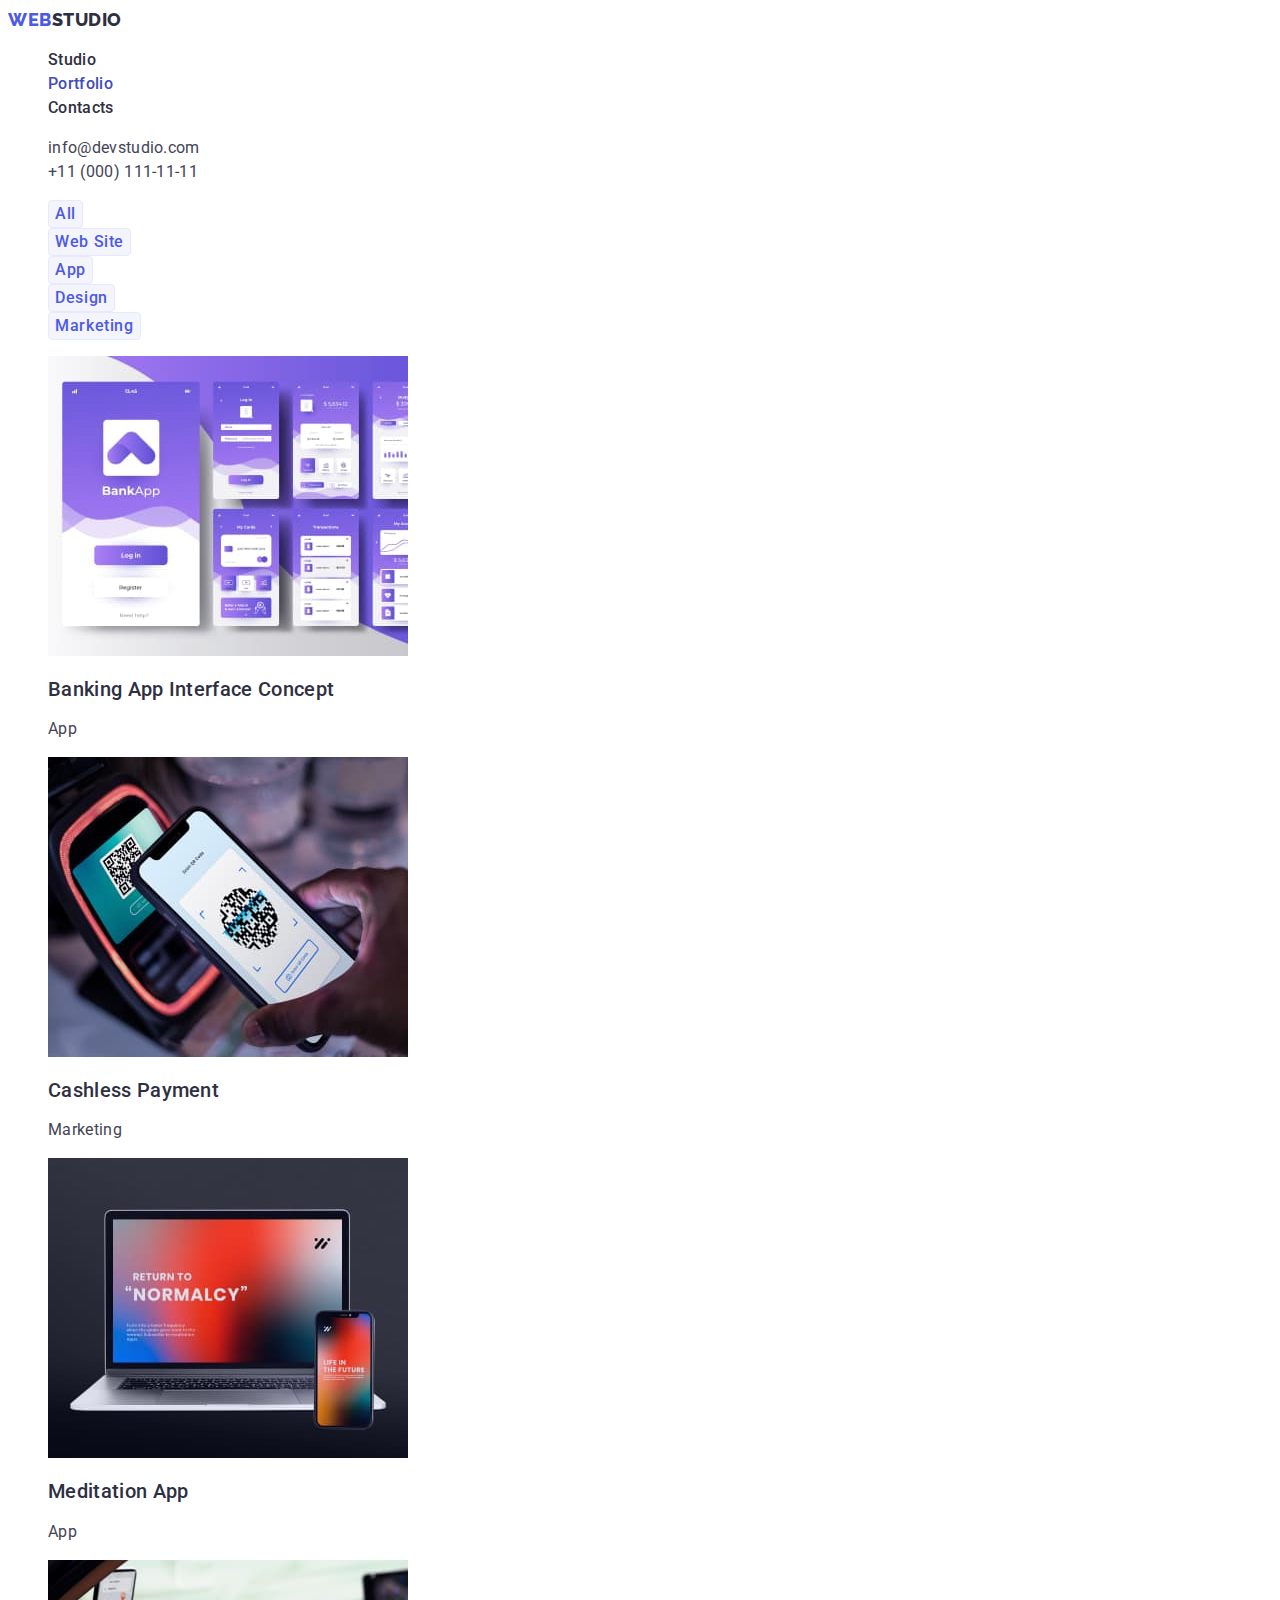
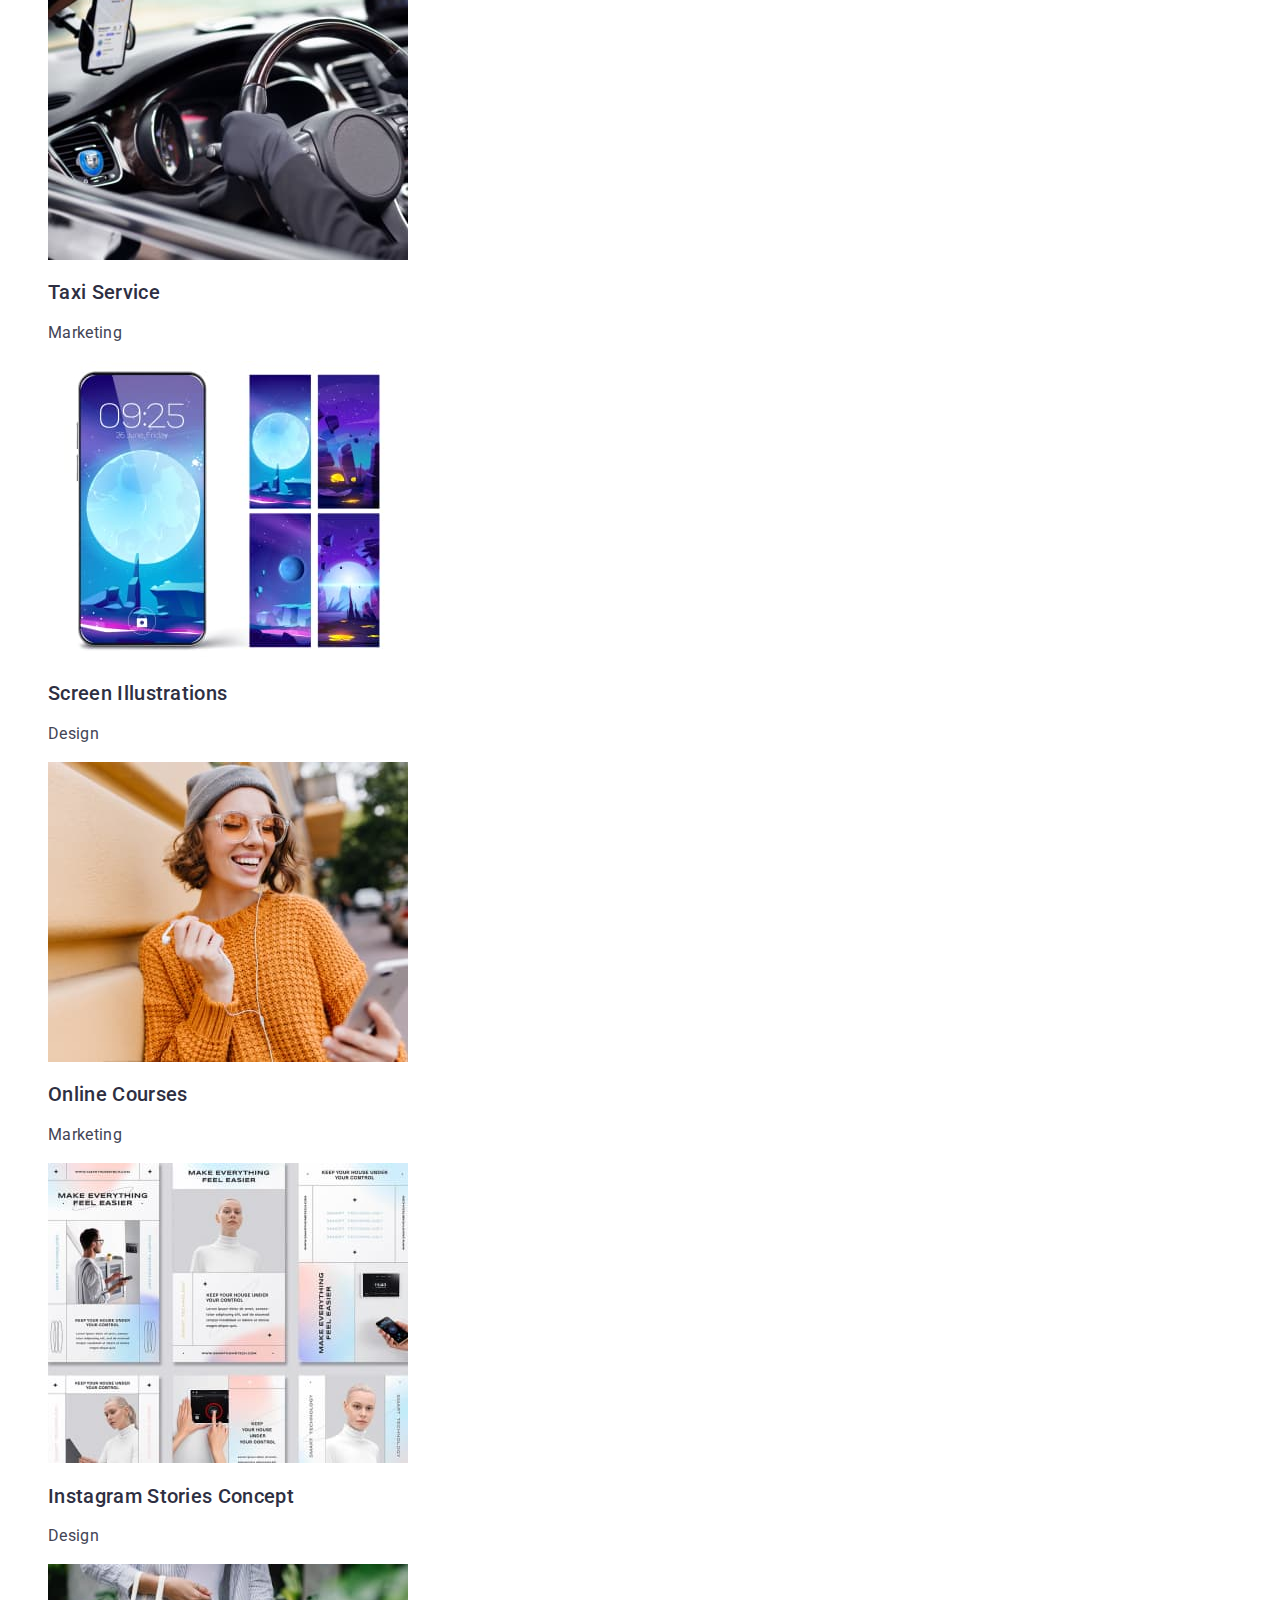
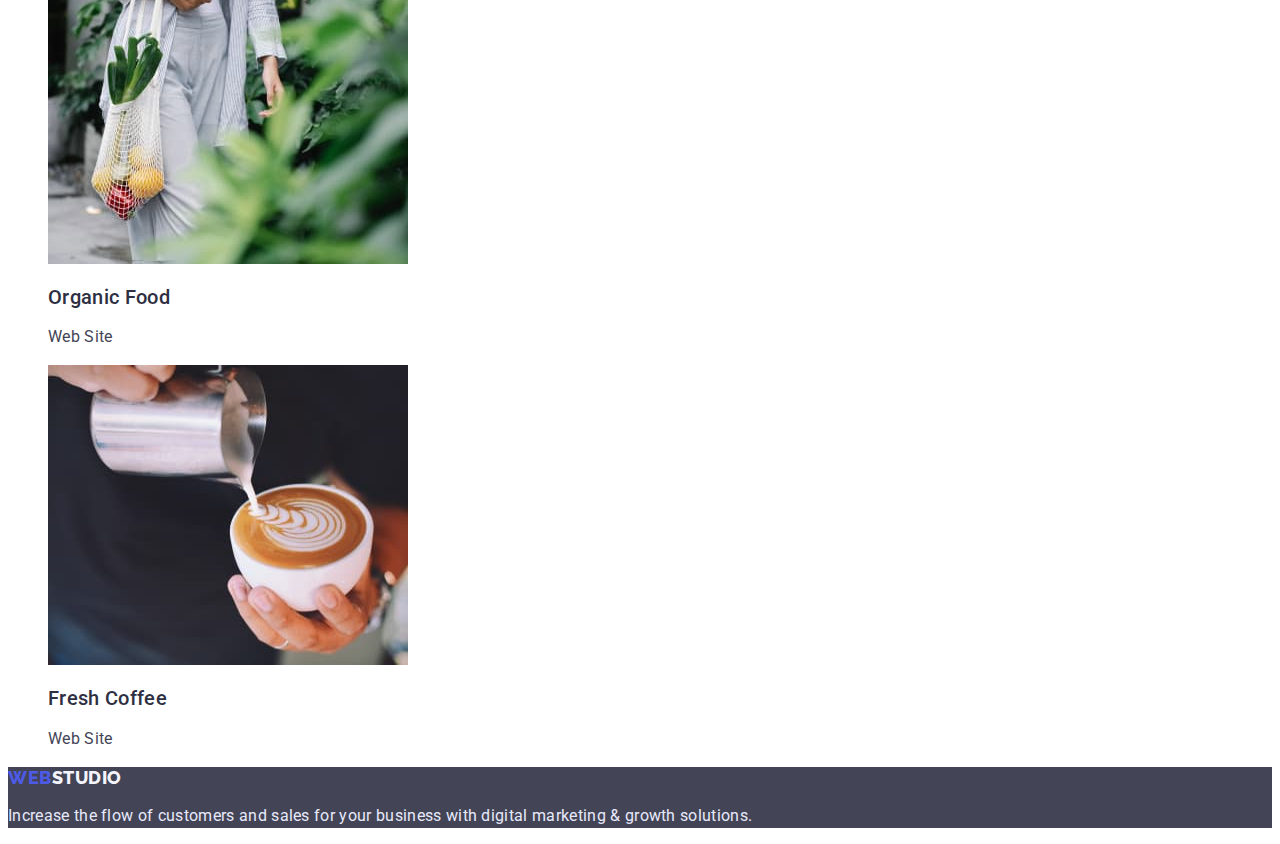
==== portfolio.html @ fe2de3f4 "Initial commit" ====
<!DOCTYPE html>
<html lang="en">
  <head>
    <meta charset="UTF-8" />
    <meta http-equiv="X-UA-Compatible" content="IE=edge" />
    <meta name="viewport" content="width=device-width, initial-scale=1.0" />
    <title>Web studio</title>
    <link rel="preconnect" href="https://fonts.googleapis.com" />
    <link rel="preconnect" href="https://fonts.gstatic.com" crossorigin />
    <link
      href="https://fonts.googleapis.com/css2?family=Raleway:wght@800&family=Roboto:wght@400;500;700;900&display=swap"
      rel="stylesheet"
    />
    <link rel="stylesheet" href="./css/styles.css" />
  </head>
  <body>
    <!--Header section-->
    <header class="header">
      <nav class="header-nav">
        <a class="icon-link link" href="./index.html"
          ><span class="icon-link-web">Web</span>studio</a
        >
        <ul class="header-list list">
          <li class="header-item">
            <a class="menu-link link" href="./index.html">Studio</a>
          </li>
          <li class="header-item">
            <a class="menu-link link menu-link-selected" href="./portfolio.html"
              >Portfolio</a
            >
          </li>
          <li class="header-item">
            <a class="menu-link link" href="./index.html">Contacts</a>
          </li>
        </ul>
      </nav>
      <address class="header-address">
        <ul class="header-list list">
          <li class="header-item">
            <a class="contact-link link" href="mailto:info@devstudio.com"
              >info@devstudio.com</a
            >
          </li>
          <li class="header-item">
            <a class="contact-link link" href="tel:+11(000)111-11-11"
              >+11 (000) 111-11-11</a
            >
          </li>
        </ul>
      </address>
    </header>

    <!-- Main section -->
    <main class="main-section">
      <h1 class="main-header visually-hidden">Portfolio page</h1>
      <section class="section">
        <ul class="btn-list list">
          <li class="btn-item">
            <button class="btn-button" type="button">All</button>
          </li>
          <li class="btn-item">
            <button class="btn-button" type="button">Web Site</button>
          </li>
          <li class="btn-item">
            <button class="btn-button" type="button">App</button>
          </li>
          <li class="btn-item">
            <button class="btn-button" type="button">Design</button>
          </li>
          <li class="btn-item">
            <button class="btn-button" type="button">Marketing</button>
          </li>
        </ul>
        <ul class="cards-list list">
          <li class="cards-item">
            <img
              class="cards-img"
              src="./image/portfolio/banking-app.jpg"
              alt="Photo of Banking App"
              width="360"
              height="300"
            />
            <h2 class="section-subtitle">Banking App Interface Concept</h2>
            <p class="main-text">App</p>
          </li>
          <li class="cards-item">
            <img
              class="cards-img"
              src="./image/portfolio/payment.jpg"
              alt="Photo of Cashless Payment"
              width="360"
              height="300"
            />
            <h2 class="section-subtitle">Cashless Payment</h2>
            <p class="main-text">Marketing</p>
          </li>
          <li class="cards-item">
            <img
              class="cards-img"
              src="./image/portfolio/meditation.jpg"
              alt="Photo of Meditation App"
              width="360"
              height="300"
            />
            <h2 class="section-subtitle">Meditation App</h2>
            <p class="main-text">App</p>
          </li>
          <li class="cards-item">
            <img
              class="cards-img"
              src="./image/portfolio/taxi.jpg"
              alt="Photo of Taxi Service"
              width="360"
              height="300"
            />
            <h2 class="section-subtitle">Taxi Service</h2>
            <p class="main-text">Marketing</p>
          </li>
          <li class="cards-item">
            <img
              class="cards-img"
              src="./image/portfolio/illustration.jpg"
              alt="Screen illustrations"
              width="360"
              height="300"
            />
            <h2 class="section-subtitle">Screen Illustrations</h2>
            <p class="main-text">Design</p>
          </li>
          <li class="cards-item">
            <img
              class="cards-img"
              src="./image/portfolio/courses.jpg"
              alt="Photo of Online Courses"
              width="360"
              height="300"
            />
            <h2 class="section-subtitle">Online Courses</h2>
            <p class="main-text">Marketing</p>
          </li>
          <li class="cards-item">
            <img
              class="cards-img"
              src="./image/portfolio/stories.jpg"
              alt="Instagram Stories"
              width="360"
              height="300"
            />
            <h2 class="section-subtitle">Instagram Stories Concept</h2>
            <p class="main-text">Design</p>
          </li>
          <li class="cards-item">
            <img
              class="cards-img"
              src="./image/portfolio/food.jpg"
              alt="Photo of organic food"
              width="360"
              height="300"
            />
            <h2 class="section-subtitle">Organic Food</h2>
            <p class="main-text">Web Site</p>
          </li>
          <li class="cards-item">
            <img
              class="cards-img"
              src="./image/portfolio/coffee.jpg"
              alt="Photo of fresh coffee"
              width="360"
              height="300"
            />
            <h2 class="section-subtitle">Fresh Coffee</h2>
            <p class="main-text">Web Site</p>
          </li>
        </ul>
      </section>
    </main>

    <!--Footer-->
    <footer class="footer">
      <a class="icon-link icon-link-footer link" href="./index.html"
        ><span class="icon-link-web">Web</span>studio</a
      >
      <p class="main-text footer-text">
        Increase the flow of customers and sales for your business with digital
        marketing & growth solutions.
      </p>
    </footer>
  </body>
</html>
---- css/styles.css ----
:root{
    --primary-font: 'Roboto', sans-serif;
    --secondary-font: 'Raleway', sans-serif;
    --letter-space: 0.02em;
    --primary-color: #2E2F42;
    --secondary-color: #434455;
    --primary-bg-color: #434455;
    --secondary-bg-color: #F4F4FD;
    --accent-color: #404BBF;
    --btn-bg-color: #4D5AE5;
    --white-color: #FFFFFF;
    --footer-text-color: #E7E9FC;
}

body{
    font-family: var(--primary-font);
    color: var(--primary-color);
    letter-spacing: var(--letter-space);
}

.visually-hidden {
    position: absolute;
    width: 1px;
    height: 1px;
    margin: -1px;
    border: 0;
    padding: 0;

    white-space: nowrap;
    clip-path: inset(100%);
    clip: rect(0 0 0 0);
    overflow: hidden;
}

.list{
    list-style: none;
}

.link{
    text-decoration: none;
    color: var(--primary-color);
}

/* ----------------COMPONENTS-------------------- */
.icon-link {
    font-family: var(--secondary-font);
    font-weight: 800;
    font-size: 18px;
    line-height: 1.33;
    /* display: flex;
    align-items: center; */
    letter-spacing: 0.03em;
    text-transform: uppercase;
}

.icon-link-web{
    color: var(--btn-bg-color);
}

.secondary-header {
    font-size: 36px;
    line-height: 1.11;
    text-transform: capitalize;
    text-align: center;
}

.section-subtitle {
    font-weight: 500;
    font-size: 20px;
    line-height: 1.2;
}

.main-text {
    font-size: 16px;
    line-height: 1.5;
    color: var(--secondary-color);
}
/* ----------------/COMPONENTS-------------------- */

/* -----------------HEADER-------------------- */
.header-item {
    font-weight: 500;
    font-size: 16px;
    line-height: 1.5;
}

.menu-link:hover,
.menu-link:focus,
.contact-link:hover,
.contact-link:focus{
    color: var(--accent-color);
}

.header-address {
    font-style: normal;
}

.contact-link{
    font-weight: 400;
    color: var(--secondary-color);
}
/* -----------------/HEADER-------------------- */

/* -----------------PORTFOLIO HEADER CHANGES-------------------- */
.menu-link-selected{
    color: var(--accent-color);
}


/* -----------------INDEX HERO SECTION-------------------- */
.hero-section {
    background-color: var(--primary-bg-color);
}

.hero-header {
    font-size: 56px;
    line-height: 1.07;
    text-align: center;
    color: var(--white-color);
}

.hero-btn {
    font-family: var(--primary-font);
    font-weight: 500;
    font-size: 16px;
    line-height: 1.5;
    /* display: flex;
    align-items: center; */
    letter-spacing: 0.04em;
    color: var(--white-color);

    background: var(--btn-bg-color);
    box-shadow: 0px 4px 4px rgba(0, 0, 0, 0.15);
    border-radius: 4px;
}

.hero-btn:hover,
.hero-btn:focus{
    background: var(--accent-color);
    cursor: pointer;
}
/* -----------------/INDEX HERO SECTION-------------------- */

/* -----------------INDEX TEAM SECTION-------------------- */
.section3 {
    background: var(--secondary-bg-color);
}

.section3-item {
    background: var(--white-color);
    box-shadow: 0px 1px 6px rgba(46, 47, 66, 0.08), 0px 1px 1px rgba(46, 47, 66, 0.16), 0px 2px 1px rgba(46, 47, 66, 0.08);
    border-radius: 0px 0px 4px 4px;
}
/* -----------------/INDEX TEAM SECTION-------------------- */

/* -----------------PORTFOLIO MAIN SECTION-------------------- */
.btn-button {
    font-family: var(--primary-font);
    font-weight: 500;
    font-size: 16px;
    line-height: 1.5;
    /* display: flex;
    align-items: center; */
    letter-spacing: 0.04em;
    color: var(--btn-bg-color);

    background: var(--secondary-bg-color);
    border: 1px solid var(--footer-text-color);
    border-radius: 4px;
}

.btn-button:hover,
.btn-button:focus {
    color: var(--white-color);
    background: var(--accent-color);
    cursor: pointer;
}
/* -----------------/PORTFOLIO MAIN SECTION-------------------- */


/* -----------------FOOTER-------------------- */
.footer {
    background-color: var(--primary-bg-color);
}

.icon-link-footer {
    color: var(--secondary-bg-color);
    line-height: 1.17;
}

.footer-text {
    color: var(--footer-text-color);
}
/* -----------------/FOOTER-------------------- */
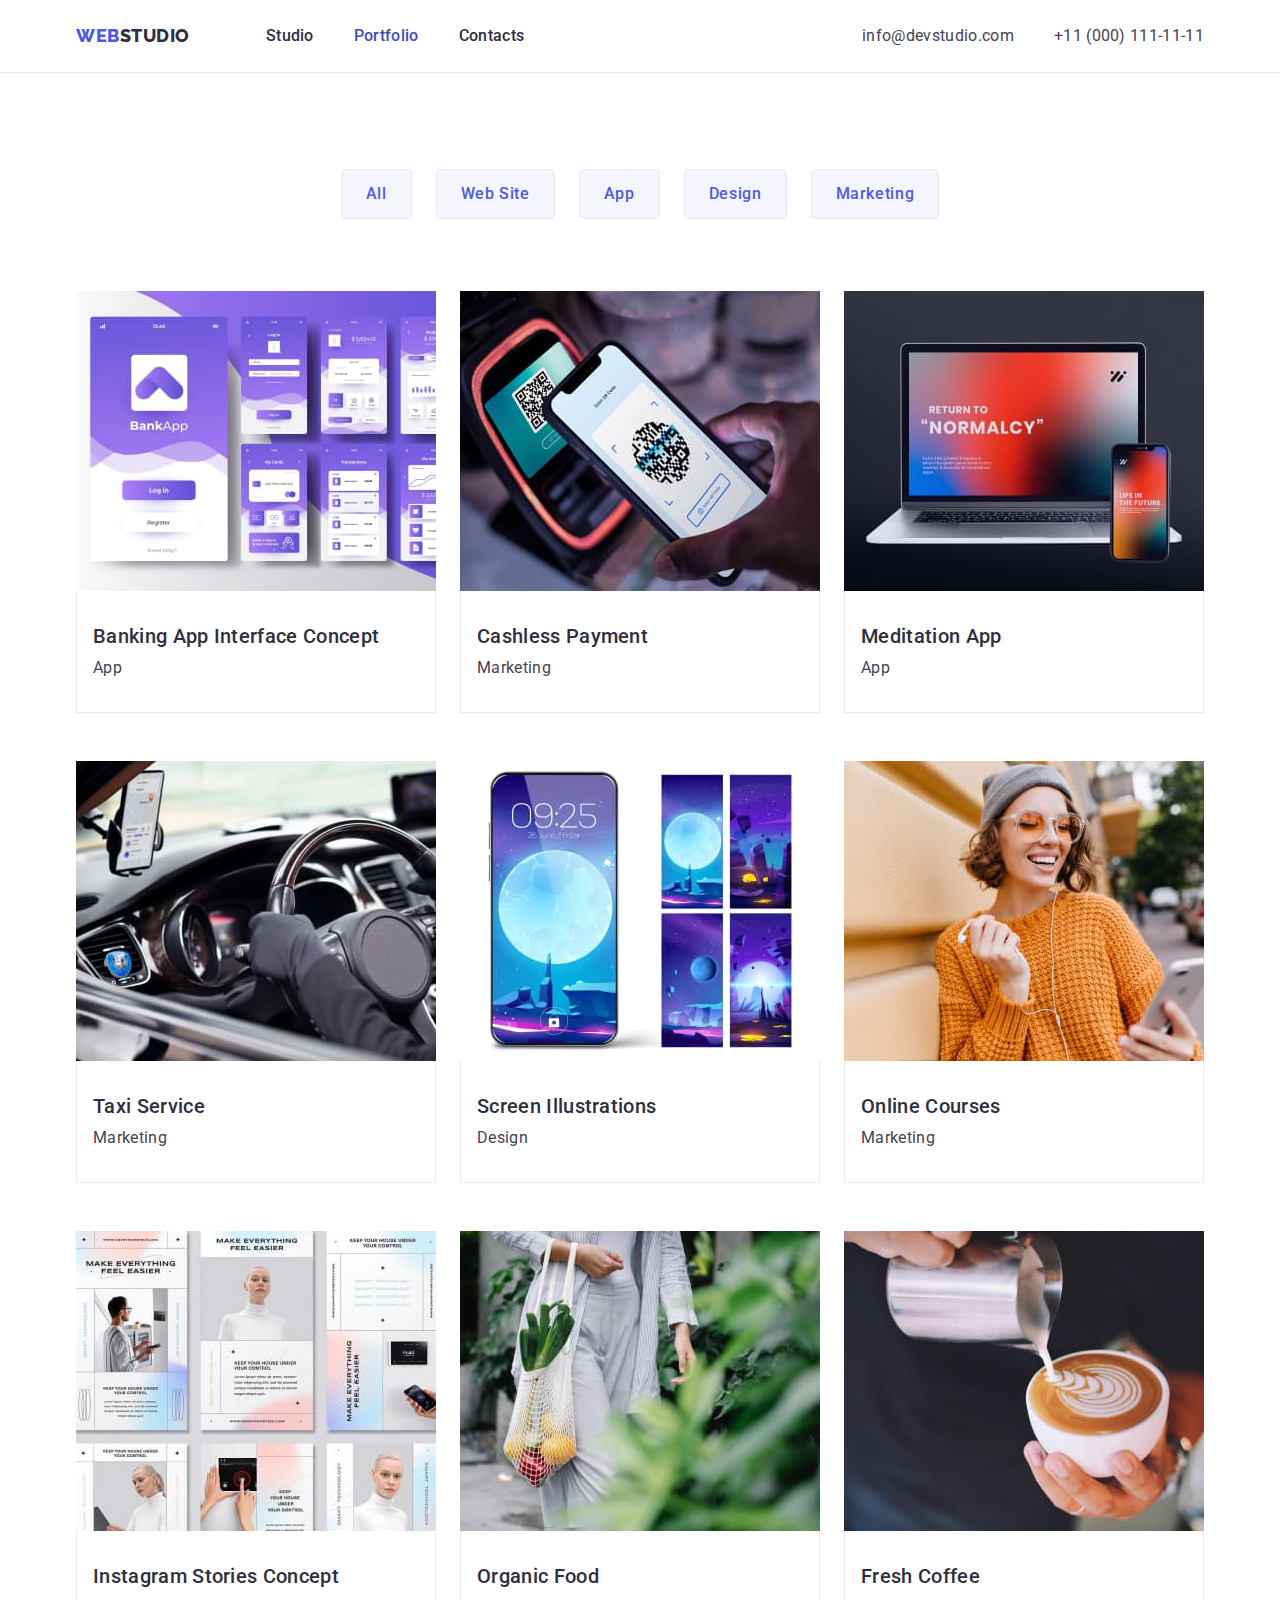
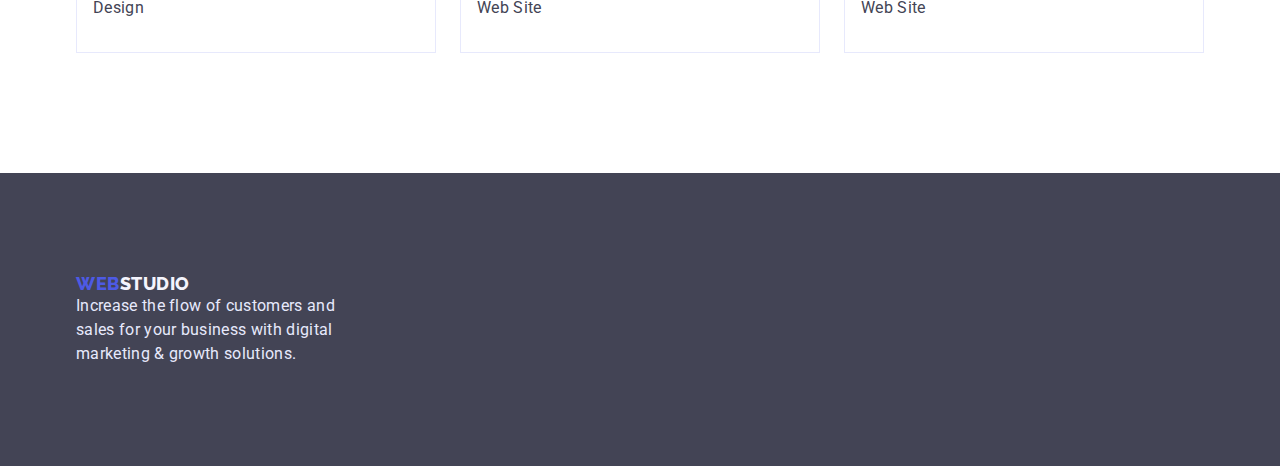
==== commit 6144389a: "make hw-03" ====
--- a/portfolio.html
+++ b/portfolio.html
@@ -11,179 +11,219 @@
       href="https://fonts.googleapis.com/css2?family=Raleway:wght@800&family=Roboto:wght@400;500;700;900&display=swap"
       rel="stylesheet"
     />
+    <link
+      href="https://cdn.jsdelivr.net/npm/modern-normalize@1.1.0/modern-normalize.min.css"
+      rel="stylesheet"
+    />
     <link rel="stylesheet" href="./css/styles.css" />
   </head>
   <body>
     <!--Header section-->
     <header class="header">
-      <nav class="header-nav">
-        <a class="icon-link link" href="./index.html"
-          ><span class="icon-link-web">Web</span>studio</a
-        >
-        <ul class="header-list list">
-          <li class="header-item">
-            <a class="menu-link link" href="./index.html">Studio</a>
-          </li>
-          <li class="header-item">
-            <a class="menu-link link menu-link-selected" href="./portfolio.html"
-              >Portfolio</a
-            >
-          </li>
-          <li class="header-item">
-            <a class="menu-link link" href="./index.html">Contacts</a>
-          </li>
-        </ul>
-      </nav>
-      <address class="header-address">
-        <ul class="header-list list">
-          <li class="header-item">
-            <a class="contact-link link" href="mailto:info@devstudio.com"
-              >info@devstudio.com</a
-            >
-          </li>
-          <li class="header-item">
-            <a class="contact-link link" href="tel:+11(000)111-11-11"
-              >+11 (000) 111-11-11</a
-            >
-          </li>
-        </ul>
-      </address>
+      <div class="container header-container">
+        <nav class="header-nav header-container">
+          <a
+            class="icon-link icon-header link header-paddings"
+            href="./index.html"
+            ><span class="icon-link-web">Web</span>studio</a
+          >
+          <ul class="header-list list header-container">
+            <li class="header-item">
+              <a class="menu-link link header-paddings" href="./index.html"
+                >Studio</a
+              >
+            </li>
+            <li class="header-item">
+              <a
+                class="menu-link link menu-link-selected header-paddings"
+                href="./portfolio.html"
+                >Portfolio</a
+              >
+            </li>
+            <li class="header-item">
+              <a class="menu-link link header-paddings" href="./index.html"
+                >Contacts</a
+              >
+            </li>
+          </ul>
+        </nav>
+        <address class="header-address">
+          <ul class="header-list list header-container">
+            <li class="header-item">
+              <a
+                class="contact-link link header-paddings"
+                href="mailto:info@devstudio.com"
+                >info@devstudio.com</a
+              >
+            </li>
+            <li class="header-item">
+              <a
+                class="contact-link link header-paddings"
+                href="tel:+11(000)111-11-11"
+                >+11 (000) 111-11-11</a
+              >
+            </li>
+          </ul>
+        </address>
+      </div>
     </header>
 
     <!-- Main section -->
     <main class="main-section">
-      <h1 class="main-header visually-hidden">Portfolio page</h1>
-      <section class="section">
-        <ul class="btn-list list">
-          <li class="btn-item">
-            <button class="btn-button" type="button">All</button>
-          </li>
-          <li class="btn-item">
-            <button class="btn-button" type="button">Web Site</button>
-          </li>
-          <li class="btn-item">
-            <button class="btn-button" type="button">App</button>
-          </li>
-          <li class="btn-item">
-            <button class="btn-button" type="button">Design</button>
-          </li>
-          <li class="btn-item">
-            <button class="btn-button" type="button">Marketing</button>
-          </li>
-        </ul>
-        <ul class="cards-list list">
-          <li class="cards-item">
-            <img
-              class="cards-img"
-              src="./image/portfolio/banking-app.jpg"
-              alt="Photo of Banking App"
-              width="360"
-              height="300"
-            />
-            <h2 class="section-subtitle">Banking App Interface Concept</h2>
-            <p class="main-text">App</p>
-          </li>
-          <li class="cards-item">
-            <img
-              class="cards-img"
-              src="./image/portfolio/payment.jpg"
-              alt="Photo of Cashless Payment"
-              width="360"
-              height="300"
-            />
-            <h2 class="section-subtitle">Cashless Payment</h2>
-            <p class="main-text">Marketing</p>
-          </li>
-          <li class="cards-item">
-            <img
-              class="cards-img"
-              src="./image/portfolio/meditation.jpg"
-              alt="Photo of Meditation App"
-              width="360"
-              height="300"
-            />
-            <h2 class="section-subtitle">Meditation App</h2>
-            <p class="main-text">App</p>
-          </li>
-          <li class="cards-item">
-            <img
-              class="cards-img"
-              src="./image/portfolio/taxi.jpg"
-              alt="Photo of Taxi Service"
-              width="360"
-              height="300"
-            />
-            <h2 class="section-subtitle">Taxi Service</h2>
-            <p class="main-text">Marketing</p>
-          </li>
-          <li class="cards-item">
-            <img
-              class="cards-img"
-              src="./image/portfolio/illustration.jpg"
-              alt="Screen illustrations"
-              width="360"
-              height="300"
-            />
-            <h2 class="section-subtitle">Screen Illustrations</h2>
-            <p class="main-text">Design</p>
-          </li>
-          <li class="cards-item">
-            <img
-              class="cards-img"
-              src="./image/portfolio/courses.jpg"
-              alt="Photo of Online Courses"
-              width="360"
-              height="300"
-            />
-            <h2 class="section-subtitle">Online Courses</h2>
-            <p class="main-text">Marketing</p>
-          </li>
-          <li class="cards-item">
-            <img
-              class="cards-img"
-              src="./image/portfolio/stories.jpg"
-              alt="Instagram Stories"
-              width="360"
-              height="300"
-            />
-            <h2 class="section-subtitle">Instagram Stories Concept</h2>
-            <p class="main-text">Design</p>
-          </li>
-          <li class="cards-item">
-            <img
-              class="cards-img"
-              src="./image/portfolio/food.jpg"
-              alt="Photo of organic food"
-              width="360"
-              height="300"
-            />
-            <h2 class="section-subtitle">Organic Food</h2>
-            <p class="main-text">Web Site</p>
-          </li>
-          <li class="cards-item">
-            <img
-              class="cards-img"
-              src="./image/portfolio/coffee.jpg"
-              alt="Photo of fresh coffee"
-              width="360"
-              height="300"
-            />
-            <h2 class="section-subtitle">Fresh Coffee</h2>
-            <p class="main-text">Web Site</p>
-          </li>
-        </ul>
-      </section>
+      <div class="container">
+        <h1 class="main-header visually-hidden">Portfolio page</h1>
+        <section class="section">
+          <ul class="btn-list sections-list list">
+            <li class="btn-item">
+              <button class="btn-button" type="button">All</button>
+            </li>
+            <li class="btn-item">
+              <button class="btn-button" type="button">Web Site</button>
+            </li>
+            <li class="btn-item">
+              <button class="btn-button" type="button">App</button>
+            </li>
+            <li class="btn-item">
+              <button class="btn-button" type="button">Design</button>
+            </li>
+            <li class="btn-item">
+              <button class="btn-button" type="button">Marketing</button>
+            </li>
+          </ul>
+          <ul class="cards-list sections-list list">
+            <li class="cards-item">
+              <img
+                class="cards-img"
+                src="./image/portfolio/banking-app.jpg"
+                alt="Photo of Banking App"
+                width="360"
+                height="300"
+              />
+              <div class="text-under-img">
+                <h2 class="section-subtitle">Banking App Interface Concept</h2>
+                <p class="main-text">App</p>
+              </div>
+            </li>
+            <li class="cards-item">
+              <img
+                class="cards-img"
+                src="./image/portfolio/payment.jpg"
+                alt="Photo of Cashless Payment"
+                width="360"
+                height="300"
+              />
+              <div class="text-under-img">
+                <h2 class="section-subtitle">Cashless Payment</h2>
+                <p class="main-text">Marketing</p>
+              </div>
+            </li>
+            <li class="cards-item">
+              <img
+                class="cards-img"
+                src="./image/portfolio/meditation.jpg"
+                alt="Photo of Meditation App"
+                width="360"
+                height="300"
+              />
+              <div class="text-under-img">
+                <h2 class="section-subtitle">Meditation App</h2>
+                <p class="main-text">App</p>
+              </div>
+            </li>
+            <li class="cards-item">
+              <img
+                class="cards-img"
+                src="./image/portfolio/taxi.jpg"
+                alt="Photo of Taxi Service"
+                width="360"
+                height="300"
+              />
+              <div class="text-under-img">
+                <h2 class="section-subtitle">Taxi Service</h2>
+                <p class="main-text">Marketing</p>
+              </div>
+            </li>
+            <li class="cards-item">
+              <img
+                class="cards-img"
+                src="./image/portfolio/illustration.jpg"
+                alt="Screen illustrations"
+                width="360"
+                height="300"
+              />
+              <div class="text-under-img">
+                <h2 class="section-subtitle">Screen Illustrations</h2>
+                <p class="main-text">Design</p>
+              </div>
+            </li>
+            <li class="cards-item">
+              <img
+                class="cards-img"
+                src="./image/portfolio/courses.jpg"
+                alt="Photo of Online Courses"
+                width="360"
+                height="300"
+              />
+              <div class="text-under-img">
+                <h2 class="section-subtitle">Online Courses</h2>
+                <p class="main-text">Marketing</p>
+              </div>
+            </li>
+            <li class="cards-item">
+              <img
+                class="cards-img"
+                src="./image/portfolio/stories.jpg"
+                alt="Instagram Stories"
+                width="360"
+                height="300"
+              />
+              <div class="text-under-img">
+                <h2 class="section-subtitle">Instagram Stories Concept</h2>
+                <p class="main-text">Design</p>
+              </div>
+            </li>
+            <li class="cards-item">
+              <img
+                class="cards-img"
+                src="./image/portfolio/food.jpg"
+                alt="Photo of organic food"
+                width="360"
+                height="300"
+              />
+              <div class="text-under-img">
+                <h2 class="section-subtitle">Organic Food</h2>
+                <p class="main-text">Web Site</p>
+              </div>
+            </li>
+            <li class="cards-item">
+              <img
+                class="cards-img"
+                src="./image/portfolio/coffee.jpg"
+                alt="Photo of fresh coffee"
+                width="360"
+                height="300"
+              />
+              <div class="text-under-img">
+                <h2 class="section-subtitle">Fresh Coffee</h2>
+                <p class="main-text">Web Site</p>
+              </div>
+            </li>
+          </ul>
+        </section>
+      </div>
     </main>
 
     <!--Footer-->
     <footer class="footer">
-      <a class="icon-link icon-link-footer link" href="./index.html"
-        ><span class="icon-link-web">Web</span>studio</a
-      >
-      <p class="main-text footer-text">
-        Increase the flow of customers and sales for your business with digital
-        marketing & growth solutions.
-      </p>
+      <div class="container">
+        <a class="icon-link icon-link-footer link" href="./index.html"
+          ><span class="icon-link-web">Web</span>studio</a
+        >
+        <p class="main-text footer-text">
+          Increase the flow of customers and sales for your business with
+          digital marketing & growth solutions.
+        </p>
+      </div>
     </footer>
   </body>
 </html>
--- a/css/styles.css
+++ b/css/styles.css
@@ -41,14 +41,39 @@
     color: var(--primary-color);
 }
 
+h1, h2, h3, h4, p {
+    margin-top: 0;
+    margin-bottom: 0;
+}
+
+ul {
+    margin-top: 0;
+    margin-bottom: 0;
+    padding-left: 0;
+}
+
+img {
+    display: block;
+    max-width: 100%;
+    height: auto;
+}
+
+.container {
+    width: 1158px;
+    padding-left: 15px;
+    padding-right: 15px;
+
+    margin-left: auto;
+    margin-right: auto;
+}
+
 /* ----------------COMPONENTS-------------------- */
 .icon-link {
     font-family: var(--secondary-font);
     font-weight: 800;
     font-size: 18px;
     line-height: 1.33;
-    /* display: flex;
-    align-items: center; */
+    
     letter-spacing: 0.03em;
     text-transform: uppercase;
 }
@@ -62,12 +87,14 @@
     line-height: 1.11;
     text-transform: capitalize;
     text-align: center;
+    margin-bottom: 72px;
 }
 
 .section-subtitle {
     font-weight: 500;
     font-size: 20px;
     line-height: 1.2;
+    margin-bottom: 8px;
 }
 
 .main-text {
@@ -75,13 +102,49 @@
     line-height: 1.5;
     color: var(--secondary-color);
 }
+
+.sections-list {
+    display: flex;
+    gap: 24px;
+    flex-wrap: wrap;
+}
+
+.sections-padding {
+    padding-top: 120px;
+    padding-bottom: 120px;
+}
 /* ----------------/COMPONENTS-------------------- */
 
+
 /* -----------------HEADER-------------------- */
+.header {
+    border-bottom: 1px solid var(--footer-text-color);
+}
+
+.icon-header {
+    margin-right: 76px;
+    padding-top: 24px;
+    padding-bottom: 24px;
+}
+
+.header-paddings {
+    padding-top: 24px;
+    padding-bottom: 24px;
+}
+
+.header-container {
+    display: flex;
+    align-items: center;
+}
+
 .header-item {
     font-weight: 500;
     font-size: 16px;
     line-height: 1.5;
+}
+
+.header-item:not(:last-child) {
+    margin-right: 40px;
 }
 
 .menu-link:hover,
@@ -93,6 +156,7 @@
 
 .header-address {
     font-style: normal;
+    margin-left: auto;
 }
 
 .contact-link{
@@ -101,6 +165,7 @@
 }
 /* -----------------/HEADER-------------------- */
 
+
 /* -----------------PORTFOLIO HEADER CHANGES-------------------- */
 .menu-link-selected{
     color: var(--accent-color);
@@ -110,25 +175,35 @@
 /* -----------------INDEX HERO SECTION-------------------- */
 .hero-section {
     background-color: var(--primary-bg-color);
+    padding-top: 188px;
+    padding-bottom: 188px;
 }
 
 .hero-header {
+    width: 494px;
     font-size: 56px;
     line-height: 1.07;
-    text-align: center;
     color: var(--white-color);
+    margin-left: auto;
+    margin-right: auto;
+    margin-bottom: 48px;
 }
 
 .hero-btn {
+    display: block;
     font-family: var(--primary-font);
     font-weight: 500;
     font-size: 16px;
     line-height: 1.5;
-    /* display: flex;
-    align-items: center; */
     letter-spacing: 0.04em;
+    padding-top: 16px;
+    padding-bottom: 16px;
+    padding-left: 32px;
+    padding-right: 32px;
+    margin-left: auto;
+    margin-right: auto;
     color: var(--white-color);
-
+    border-color: transparent;
     background: var(--btn-bg-color);
     box-shadow: 0px 4px 4px rgba(0, 0, 0, 0.15);
     border-radius: 4px;
@@ -141,28 +216,76 @@
 }
 /* -----------------/INDEX HERO SECTION-------------------- */
 
-/* -----------------INDEX TEAM SECTION-------------------- */
+
+/* -----------------INDEX SECTION 1-------------------- */
+.section1-item {
+    width: calc((100% - 72px) / 4);
+}
+/* -----------------/INDEX SECTION 1-------------------- */
+
+
+/* -----------------INDEX SECTION 2-------------------- */
+.section2 {
+    padding-top: 0px;
+}
+
+.section2-item {
+    width: calc((100% - 48px) / 3);
+}
+/* -----------------/INDEX SECTION 2-------------------- */
+
+
+/* -----------------INDEX SECTION 3-------------------- */
 .section3 {
     background: var(--secondary-bg-color);
 }
 
 .section3-item {
+    width: calc((100% - 72px) / 4);
     background: var(--white-color);
     box-shadow: 0px 1px 6px rgba(46, 47, 66, 0.08), 0px 1px 1px rgba(46, 47, 66, 0.16), 0px 2px 1px rgba(46, 47, 66, 0.08);
     border-radius: 0px 0px 4px 4px;
 }
-/* -----------------/INDEX TEAM SECTION-------------------- */
+
+.section3-image {
+    margin-bottom: 32px;
+}
+
+.text-padding {
+    text-align: center;
+}
+
+.text3 {
+    margin-bottom: 32px;
+}
+/* -----------------/INDEX SECTION 3-------------------- */
+
 
 /* -----------------PORTFOLIO MAIN SECTION-------------------- */
+.btn-list {
+    padding-top: 96px;
+    padding-bottom: 72px;
+}
+
+.btn-item:first-child {
+    margin-left: auto;
+}
+
+.btn-item:last-child {
+    margin-right: auto;
+}
+
 .btn-button {
     font-family: var(--primary-font);
     font-weight: 500;
     font-size: 16px;
     line-height: 1.5;
-    /* display: flex;
-    align-items: center; */
     letter-spacing: 0.04em;
     color: var(--btn-bg-color);
+    padding-top: 12px;
+    padding-bottom: 12px;
+    padding-left: 24px;
+    padding-right: 24px;
 
     background: var(--secondary-bg-color);
     border: 1px solid var(--footer-text-color);
@@ -175,21 +298,38 @@
     background: var(--accent-color);
     cursor: pointer;
 }
+
+.cards-list {
+    padding-bottom: 120px;
+    row-gap: 48px;
+}
+
+.text-under-img {
+    padding-top: 32px;
+    padding-bottom: 32px;
+    padding-left: 16px;
+    border: 1px solid var(--footer-text-color);
+    border-top-color: transparent;
+}
 /* -----------------/PORTFOLIO MAIN SECTION-------------------- */
 
 
 /* -----------------FOOTER-------------------- */
 .footer {
+    padding-top: 100px;
+    padding-bottom: 100px;
     background-color: var(--primary-bg-color);
 }
 
 .icon-link-footer {
+    margin-bottom: 16px;
     color: var(--secondary-bg-color);
     line-height: 1.17;
 }
 
 .footer-text {
     color: var(--footer-text-color);
+    width: 264px;
 }
 /* -----------------/FOOTER-------------------- */
 
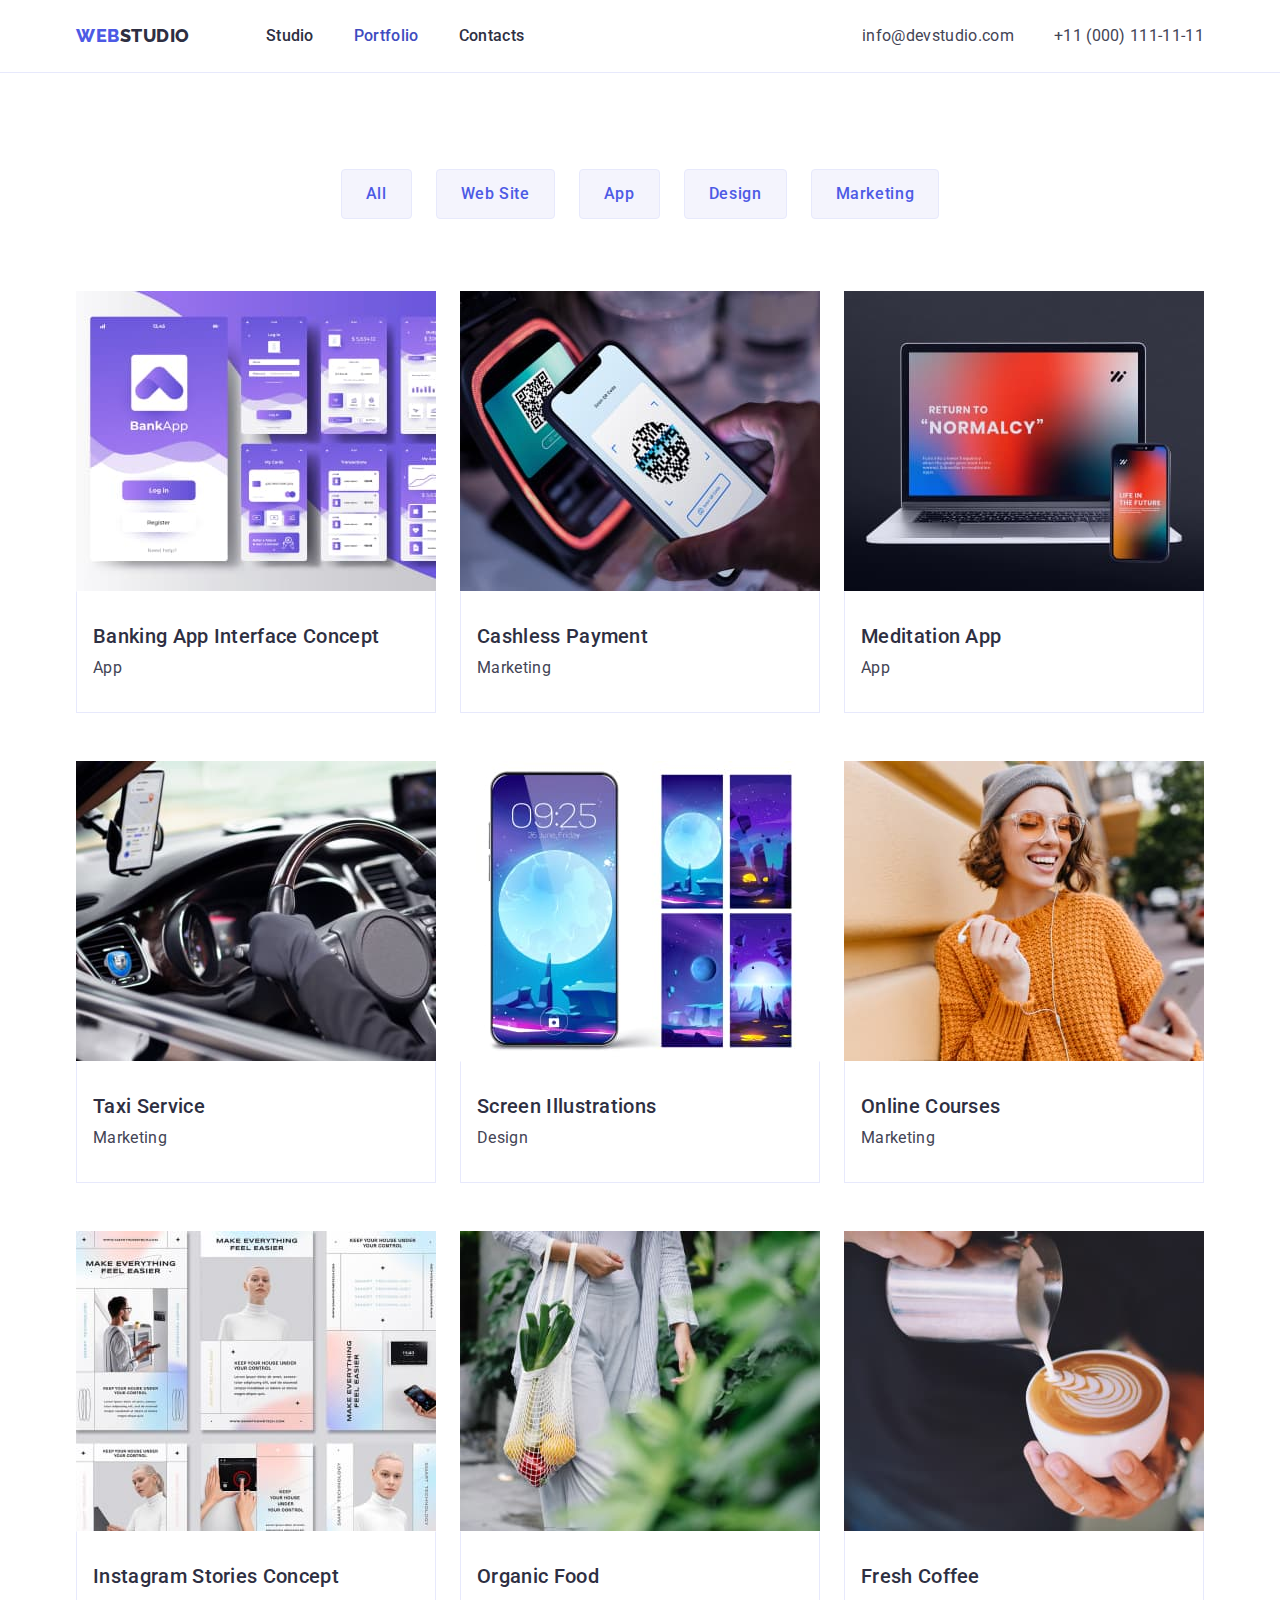
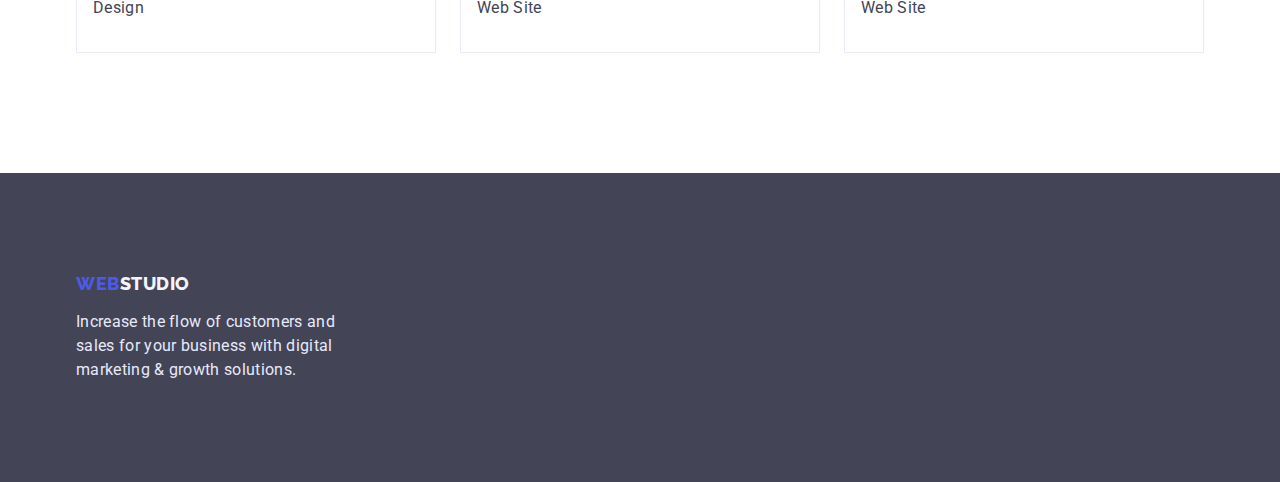
==== commit b515b51c: "edited" ====
--- a/portfolio.html
+++ b/portfolio.html
@@ -70,9 +70,9 @@
 
     <!-- Main section -->
     <main class="main-section">
-      <div class="container">
-        <h1 class="main-header visually-hidden">Portfolio page</h1>
-        <section class="section">
+      <section class="section">
+        <div class="container">
+          <h1 class="main-header visually-hidden">Portfolio page</h1>
           <ul class="btn-list sections-list list">
             <li class="btn-item">
               <button class="btn-button" type="button">All</button>
@@ -209,8 +209,8 @@
               </div>
             </li>
           </ul>
-        </section>
-      </div>
+        </div>
+      </section>
     </main>
 
     <!--Footer-->
--- a/css/styles.css
+++ b/css/styles.css
@@ -105,7 +105,8 @@
 
 .sections-list {
     display: flex;
-    gap: 24px;
+    column-gap: 24px;
+    row-gap: 48px;
     flex-wrap: wrap;
 }
 
@@ -187,6 +188,7 @@
     margin-left: auto;
     margin-right: auto;
     margin-bottom: 48px;
+    text-align: center;
 }
 
 .hero-btn {
@@ -219,7 +221,7 @@
 
 /* -----------------INDEX SECTION 1-------------------- */
 .section1-item {
-    width: calc((100% - 72px) / 4);
+    flex-basis: calc((100% - 72px) / 4);
 }
 /* -----------------/INDEX SECTION 1-------------------- */
 
@@ -230,7 +232,7 @@
 }
 
 .section2-item {
-    width: calc((100% - 48px) / 3);
+    flex-basis: calc((100% - 48px) / 3);
 }
 /* -----------------/INDEX SECTION 2-------------------- */
 
@@ -247,23 +249,21 @@
     border-radius: 0px 0px 4px 4px;
 }
 
-.section3-image {
-    margin-bottom: 32px;
-}
-
-.text-padding {
+.text-about-team {
     text-align: center;
-}
-
-.text3 {
-    margin-bottom: 32px;
+    padding-top: 32px;
+    padding-bottom: 32px;
 }
 /* -----------------/INDEX SECTION 3-------------------- */
 
 
 /* -----------------PORTFOLIO MAIN SECTION-------------------- */
+.section {
+    padding-top: 96px;
+    padding-bottom: 120px;
+}
+
 .btn-list {
-    padding-top: 96px;
     padding-bottom: 72px;
 }
 
@@ -299,9 +299,8 @@
     cursor: pointer;
 }
 
-.cards-list {
-    padding-bottom: 120px;
-    row-gap: 48px;
+.cards-item {
+    flex-basis: calc((100% - 48px) / 3);
 }
 
 .text-under-img {
@@ -322,12 +321,12 @@
 }
 
 .icon-link-footer {
-    margin-bottom: 16px;
     color: var(--secondary-bg-color);
     line-height: 1.17;
 }
 
 .footer-text {
+    margin-top: 16px;
     color: var(--footer-text-color);
     width: 264px;
 }
